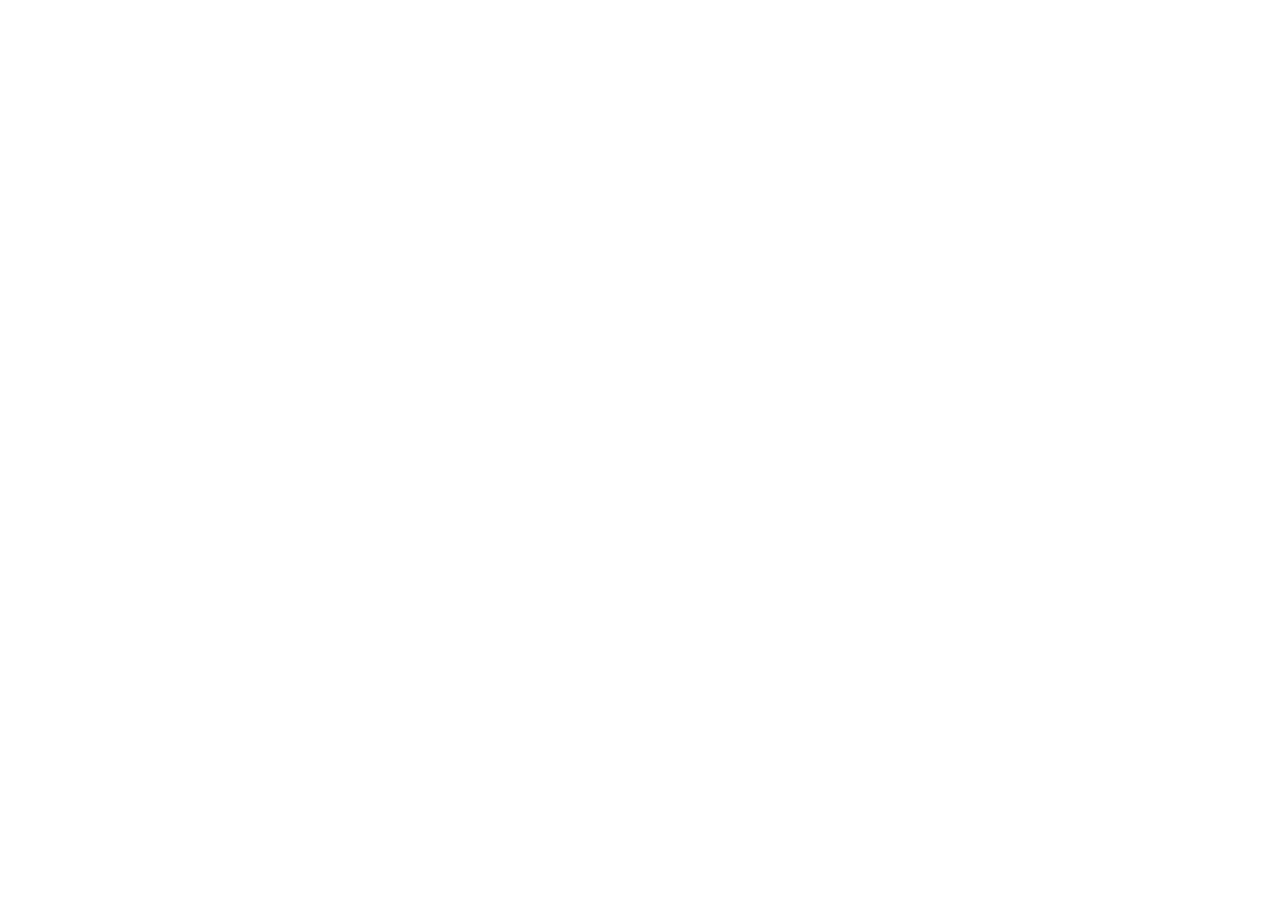
==== ex13_projeto_imovi/index.html @ 55e1cca4 "Inserção dos arquivos" ====
<!DOCTYPE html>
<html lang="pt-br">
  <head>
    <meta charset="UTF-8" />
    <meta http-equiv="X-UA-Compatible" content="IE=edge" />
    <meta name="viewport" content="width=device-width, initial-scale=1.0" />
    <title>iMovi</title>
    <link rel="shortcut icon" href="img/favicon.ico" type="image/x-icon" />
    <!-- Google fonts Lato -->
    <link rel="preconnect" href="https://fonts.googleapis.com" />
    <link rel="preconnect" href="https://fonts.gstatic.com" crossorigin />
    <link
      href="https://fonts.googleapis.com/css2?family=Lato:ital,wght@0,100;0,300;0,400;0,700;0,900;1,100;1,300;1,400;1,700;1,900&display=swap"
      rel="stylesheet"
    />
    <!-- CSS Bootstrap -->
    <link
      href="https://cdn.jsdelivr.net/npm/bootstrap@5.0.2/dist/css/bootstrap.min.css"
      rel="stylesheet"
      integrity="sha384-EVSTQN3/azprG1Anm3QDgpJLIm9Nao0Yz1ztcQTwFspd3yD65VohhpuuCOmLASjC"
      crossorigin="anonymous"
    />
    <!-- Bootstrap Icons -->
    <link
      rel="stylesheet"
      href="https://cdn.jsdelivr.net/npm/bootstrap-icons@1.5.0/font/bootstrap-icons.css"
    />
    <!-- CSS do projeto -->
    <link rel="stylesheet" href="css/styles.css" />
    <!-- JavaScript Bootstrap -->
    <script
      src="https://cdn.jsdelivr.net/npm/bootstrap@5.0.2/dist/js/bootstrap.bundle.min.js"
      integrity="sha384-MrcW6ZMFYlzcLA8Nl+NtUVF0sA7MsXsP1UyJoMp4YLEuNSfAP+JcXn/tWtIaxVXM"
      crossorigin="anonymous"
    ></script>
  </head>
  <body>
    

    <!-- 1ª Digitação (Aqui) -->

   
  </body>
</html>
---- ex13_projeto_imovi/css/styles.css ----
/* 2ª Digitação (Aqui) */
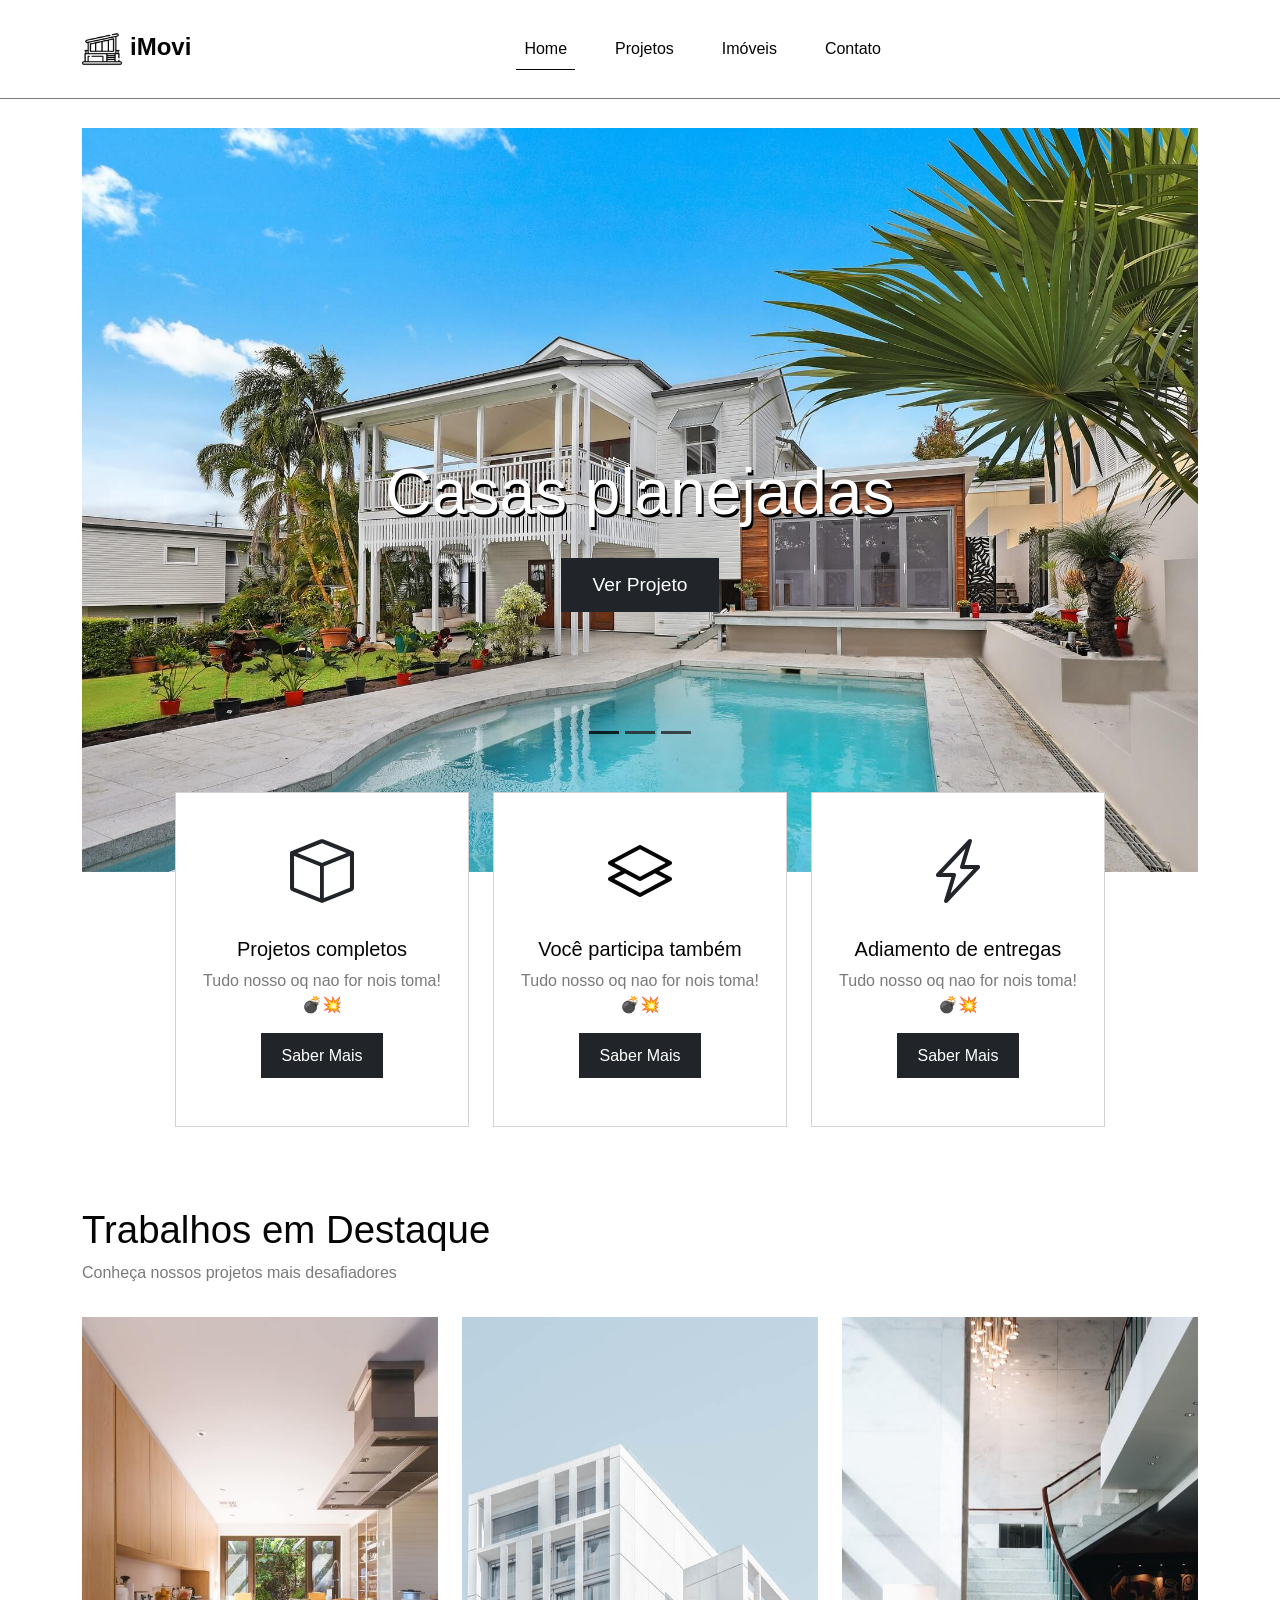
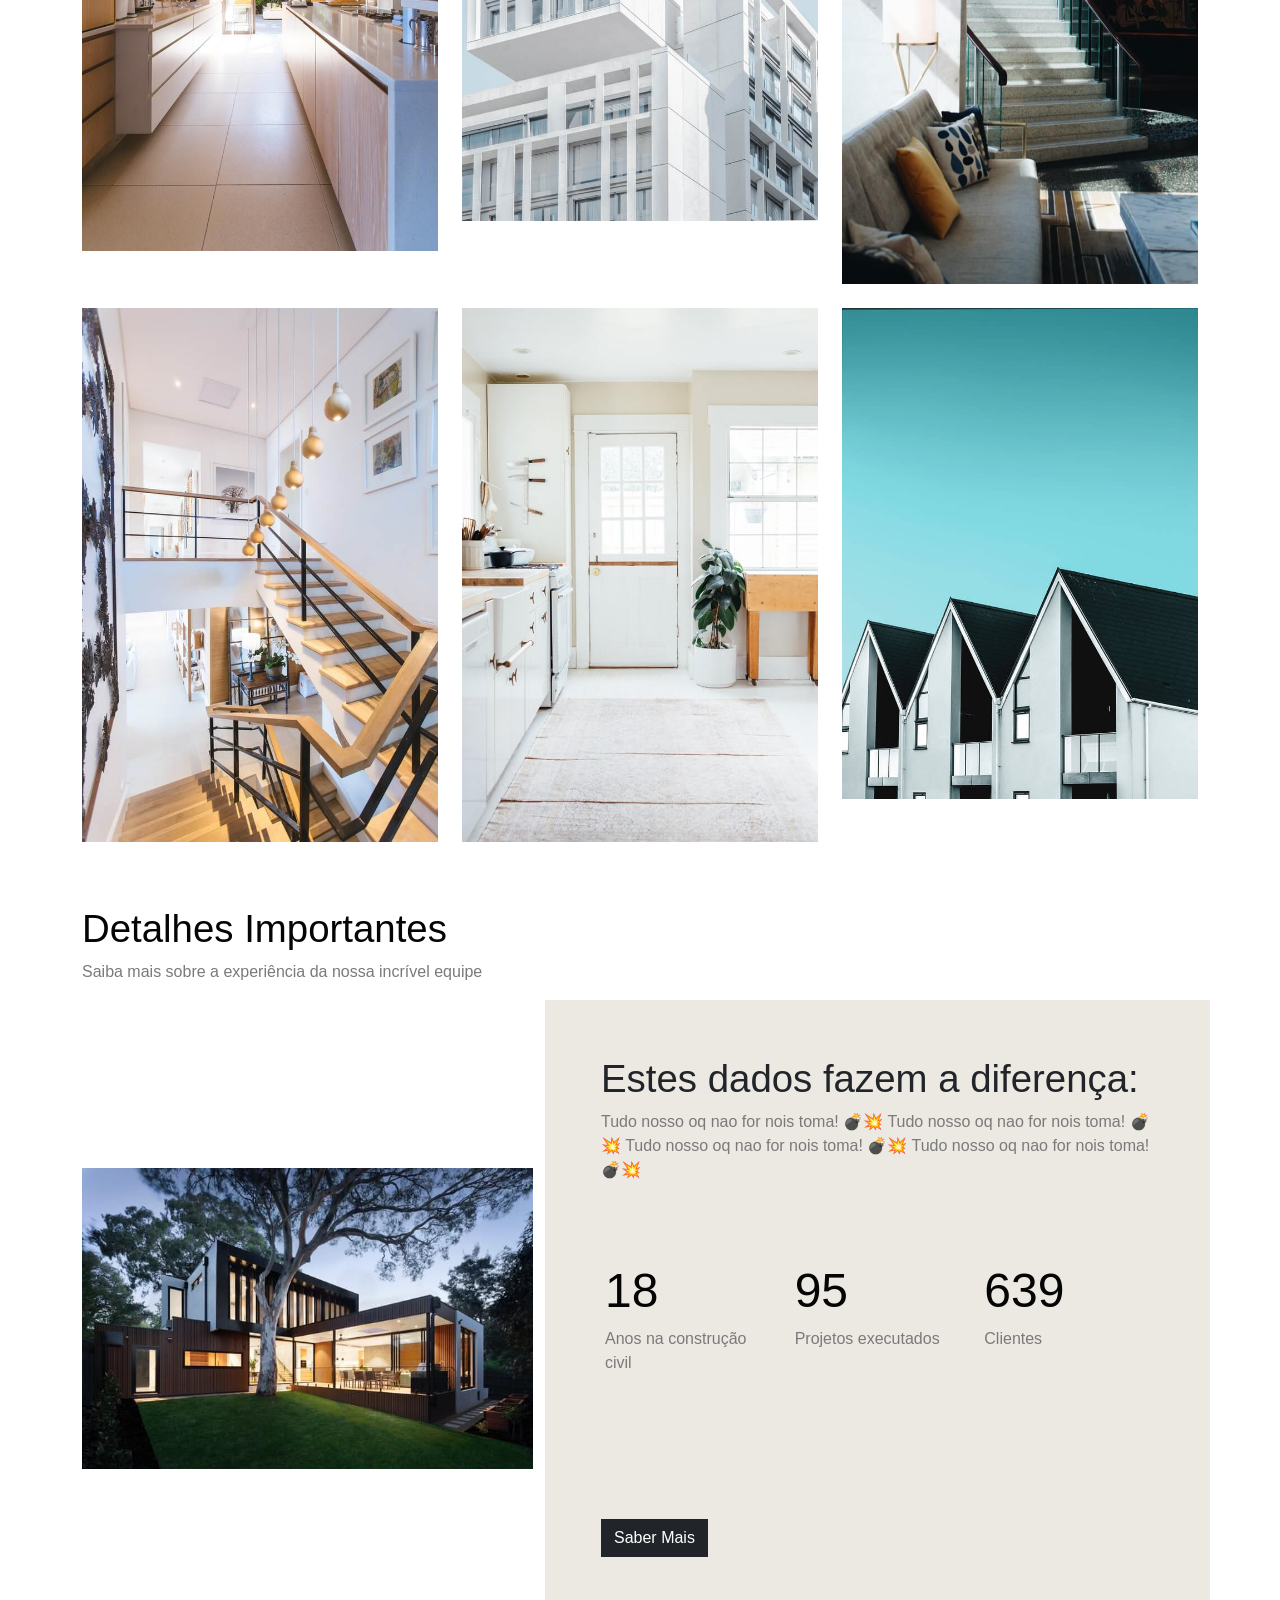
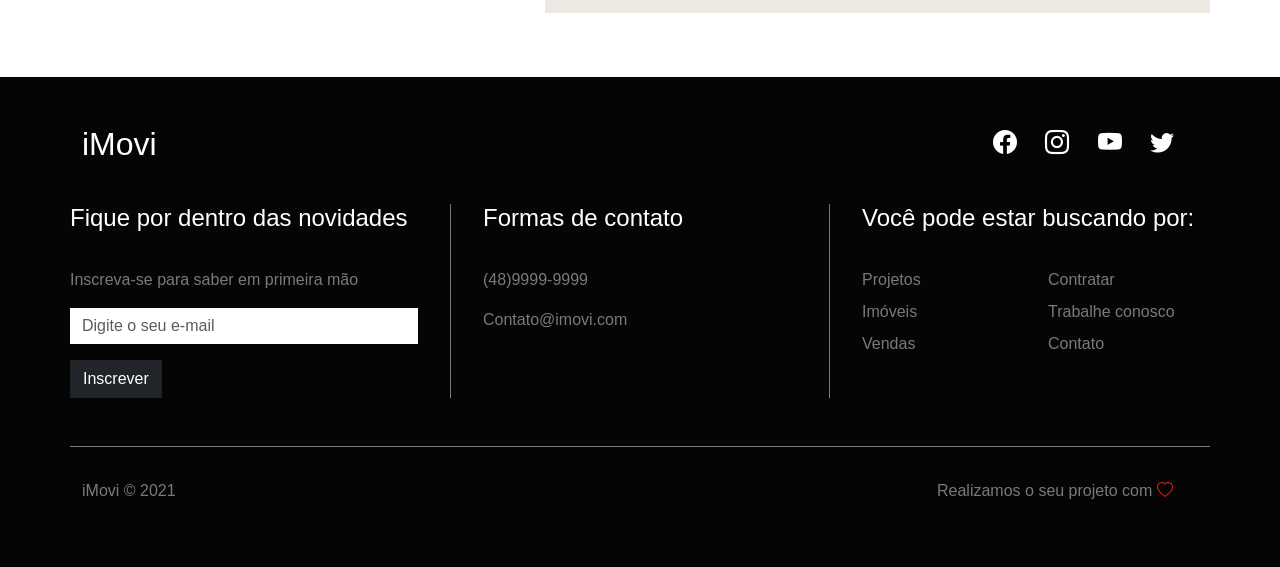
==== commit a8c8af05: "ultima atualização" ====
--- a/ex13_projeto_imovi/index.html
+++ b/ex13_projeto_imovi/index.html
@@ -35,10 +35,338 @@
     ></script>
   </head>
   <body>
-    
-
-    <!-- 1ª Digitação (Aqui) -->
-
-   
+    <!-- NAVBAR -->
+    <nav class="navbar navbar-expand-lg fixed-top bg-primary-color" id="navbar">
+      <div class="container py-3">
+        <a class="navbar-brand" href="#">
+          <img src="img/imovi-icon.png" alt="iMovi" />
+          <span>iMovi</span>
+        </a>
+        <button 
+          class="navbar-toggler"
+          type="button"
+          data-bs-toggle="collapse"
+          data-bs-target="#navbar-items"
+          aria-controls="navbar-items"
+          aria-expanded="false"
+          aria-label="Toggle navigation"
+        >
+          <i class="bi bi-list"></i>
+        </button>
+        <div class="collapse navbar-collapse" id="navbar-items">
+          <ul class="navbar-nav me-auto mb-2 mb-lg-0">
+            <li class="nav-item">
+              <a class="nav-link active" aria-current="page" href="#">Home</a>
+            </li>
+            <li class="nav-item">
+              <a class="nav-link" href="#">Projetos</a>
+            </li>
+            <li class="nav-item">
+              <a class="nav-link" href="#">Imóveis</a>
+            </li>
+            <li class="nav-item">
+              <a class="nav-link" href="#">Contato</a>
+            </li>
+          </ul>
+        </div>
+      </div>
+    </nav>
+    <!-- SLIDER -->
+    <div class="container" id="slider-container">
+      <div id="slider" class="carousel slide" data-bs-ride="carousel">
+        <div class="carousel-indicators">
+          <button
+            type="button"
+            data-bs-target="#slider"
+            data-bs-slide-to="0"
+            class="active"
+            aria-current="true"
+            aria-label="Slide 1"
+          ></button>
+          <button
+            type="button"
+            data-bs-target="#slider"
+            data-bs-slide-to="1"
+            aria-label="Slide 2"
+          ></button>
+          <button
+            type="button"
+            data-bs-target="#slider"
+            data-bs-slide-to="2"
+            aria-label="Slide 3"
+          ></button>
+        </div>
+        <div class="carousel-inner">
+          <div class="carousel-item active">
+            <img src="img/banner-1.jpg" class="d-block w-100" alt="Casa 1" />
+            <div class="carousel-caption">
+              <h5>Casas planejadas</h5>
+              <a href="#" class="btn btn-dark">Ver Projeto</a>
+            </div>
+          </div>
+          <div class="carousel-item">
+            <img src="img/banner-2.jpg" class="d-block w-100" alt="Casa 2" />
+            <div class="carousel-caption">
+              <h5>Projetos Complexos</h5>
+              <a href="#" class="btn btn-dark">Ver Projeto</a>
+            </div>
+          </div>
+          <div class="carousel-item">
+            <img src="img/banner-3.jpg" class="d-block w-100" alt="Casa 3" />
+            <div class="carousel-caption">
+              <h5>Projetos Inovadores</h5>
+              <a href="#" class="btn btn-dark">Ver Projeto</a>
+            </div>
+          </div>
+        </div>
+        <button
+          class="carousel-control-prev"
+          type="button"
+          data-bs-target="#slider"
+          data-bs-slide="prev"
+        >
+          <i class="bi bi-chevron-compact-left"></i>
+          <span class="visually-hidden">Previous</span>
+        </button>
+        <button
+          class="carousel-control-next"
+          type="button"
+          data-bs-target="#slider"
+          data-bs-slide="next"
+        >
+          <i class="bi bi-chevron-compact-right"></i>
+          <span class="visually-hidden">Next</span>
+        </button>
+      </div>
+      <div class="col-12 col-md-10 offset-md-1" id="mini-banners">
+        <div class="row">
+          <div class="col-12 col-md-4">
+            <div class="card text-center">
+              <i class="bi bi-box bg-primary-color"></i>
+              <div class="card-body">
+                <h5 class="card-title primary-color">Projetos completos</h5>
+                <p class="card-text secondary-color">
+                  Tudo nosso oq nao for nois toma! 💣💥
+                </p>
+                <a href="#" class="btn btn-dark">Saber Mais</a>
+              </div>
+            </div>
+          </div>
+          <div class="col-12 col-md-4">
+            <div class="card text-center">
+              <i class="bi bi-layers primary-color"></i>
+              <div class="card-body">
+                <h5 class="card-title primary-color">Você participa também</h5>
+                <p class="card-text secondary-color">
+                  Tudo nosso oq nao for nois toma! 💣💥
+                </p>
+                <a href="#" class="btn btn-dark">Saber Mais</a>
+              </div>
+            </div>
+          </div>
+          <div class="col-12 col-md-4">
+            <div class="card text-center">
+              <i class="bi bi-lightning-charge"></i>
+              <div class="card-body primary-color">
+                <h5 class="card-title primary-color">
+                  Adiamento de entregas
+                </h5>
+                <p class="card-text secondary-color">
+                  Tudo nosso oq nao for nois toma! 💣💥
+                </p>
+                <a href="#" class="btn btn-dark">Saber Mais</a>
+              </div>
+            </div>
+          </div>
+        </div>
+      </div>
+    </div>
+    <!-- DESTAQUES -->
+    <div class="container" id="featured-container">
+      <div class="col-12">
+        <h2 class="title primary-color">Trabalhos em Destaque</h2>
+        <p class="subtitle secondary-color">
+          Conheça nossos projetos mais desafiadores
+        </p>
+      </div>
+      <div class="col-12" id="featured-images">
+        <div class="row g-4">
+          <div class="col-12 col-md-4">
+            <img src="img/project-1.jpg" alt="projeto 1" class="img-fluid" />
+            <div class="banner-content">
+              <p class="secondary-color">Categoria</p>
+              <h3>Nome do Projeto</h3>
+            </div>
+          </div>
+          <div class="col-12 col-md-4">
+            <img src="img/project-2.jpg" alt="projeto 2" class="img-fluid" />
+            <div class="banner-content">
+              <p class="secondary-color">Categoria</p>
+              <h3>Nome do Projeto</h3>
+            </div>
+          </div>
+          <div class="col-12 col-md-4">
+            <img src="img/project-3.jpg" alt="projeto 3" class="img-fluid" />
+            <div class="banner-content">
+              <p class="secondary-color">Categoria</p>
+              <h3>Nome do Projeto</h3>
+            </div>
+          </div>
+          <div class="col-12 col-md-4">
+            <img src="img/project-4.jpg" alt="projeto 4" class="img-fluid" />
+            <div class="banner-content">
+              <p class="secondary-color">Categoria</p>
+              <h3>Nome do Projeto</h3>
+            </div>
+          </div>
+          <div class="col-12 col-md-4">
+            <img src="img/project-5.jpg" alt="projeto 5" class="img-fluid" />
+            <div class="banner-content">
+              <p class="secondary-color">Categoria</p>
+              <h3>Nome do Projeto</h3>
+            </div>
+          </div>
+          <div class="col-12 col-md-4">
+            <img src="img/project-6.jpg" alt="projeto 6" class="img-fluid" />
+            <div class="banner-content">
+              <p class="secondary-color">Categoria</p>
+              <h3>Nome do Projeto</h3>
+            </div>
+          </div>
+        </div>
+      </div>
+    </div>
+    <!-- INFO -->
+    <div class="container" id="info-container">
+      <div class="col-12">
+        <h2 class="title primary-color">Detalhes Importantes</h2>
+        <p class="subtitle secondary-color">
+          Saiba mais sobre a experiência da nossa incrível equipe
+        </p>
+      </div>
+      <div class="col-12">
+        <div class="row">
+          <div class="col-12 col-md-5" id="info-banner">
+            <img src="img/infobanner.jpg" alt="Informações" class="img-fluid" />
+          </div>
+          <div class="col-12 col-md-7 bg-secondary-color" id="info-content">
+            <div class="row">
+              <div class="col-12">
+                <h2 class="title">Estes dados fazem a diferença:</h2>
+                <p class="subtitle secondary-color">
+                  Tudo nosso oq nao for nois toma! 💣💥
+                  Tudo nosso oq nao for nois toma! 💣💥
+                  Tudo nosso oq nao for nois toma! 💣💥
+                  Tudo nosso oq nao for nois toma! 💣💥
+                </p>
+              </div>
+              <div class="col-12" id="info-numbers">
+                <div class="row">
+                  <div class="col-4">
+                    <h3 class="primary-color">18</h3>
+                    <p class="secondary-color">Anos na construção civil</p>
+                  </div>
+                  <div class="col-4">
+                    <h3 class="primary-color">95</h3>
+                    <p class="secondary-color">Projetos executados</p>
+                  </div>
+                  <div class="col-4">
+                    <h3 class="primary-color">639</h3>
+                    <p class="secondary-color">Clientes</p>
+                  </div>
+                </div>
+              </div>
+              <div class="col-12">
+                <a class="btn btn-dark">Saber Mais</a>
+              </div>
+            </div>
+          </div>
+        </div>
+      </div>
+    </div>
+    <!-- FOOTER -->
+    <footer class="container-fluid bg-dark-color" id="footer">
+      <div class="container">
+        <div class="row">
+          <!-- FOOTER TOP -->
+          <div class="col-12" id="footer-top">
+            <div class="row justify-content-between">
+              <div class="col-4">
+                <h2>
+                  iMovi
+                </h2>
+              </div>
+              <div class="col-4" id="social-icons">
+                <i class="bi bi-facebook"></i>
+                <i class="bi bi-instagram"></i>
+                <i class="bi bi-youtube"></i>
+                <i class="bi bi-twitter"></i>
+              </div>
+            </div>
+          </div>
+          <!-- FOOTER DETAILS -->
+          <div class="col-12" id="footer-details">
+            <div class="row">
+              <div class="col-12 col-md-4" id="news-container">
+                <h4>Fique por dentro das novidades</h4>
+                <p class="secondary-color">
+                  Inscreva-se para saber em primeira mão
+                </p>
+                <form>
+                  <div class="mb-3">
+                    <input
+                      type="email"
+                      class="form-control"
+                      placeholder="Digite o seu e-mail"
+                    />
+                  </div>
+                  <button class="btn btn-dark">Inscrever</button>
+                </form>
+              </div>
+              <div class="col-12 col-md-4" id="contact-container">
+                <h4>Formas de contato</h4>
+                <p class="secondary-color">(48)9999-9999</p>
+                <p class="secondary-color">Contato@imovi.com</p>
+              </div>
+              <div class="col-12 col-md-4" id="links-container">
+                <div class="row">
+                  <h4>Você pode estar buscando por:</h4>
+                  <div class="col-6">
+                    <ul class="list-unstyled">
+                      <li><a href="#" class="secondary-color">Projetos</a></li>
+                      <li><a href="#" class="secondary-color">Imóveis</a></li>
+                      <li><a href="#" class="secondary-color">Vendas</a></li>
+                    </ul>
+                  </div>
+                  <div class="col-6">
+                    <ul class="list-unstyled">
+                      <li><a href="#" class="secondary-color">Contratar</a></li>
+                      <li>
+                        <a href="#" class="secondary-color">Trabalhe conosco</a>
+                      </li>
+                      <li><a href="#" class="secondary-color">Contato</a></li>
+                    </ul>
+                  </div>
+                </div>
+              </div>
+            </div>
+          </div>
+          <!-- FOOTER BOTTOM -->
+          <div class="col-12" id="footer-bottom">
+            <div class="row justify-content-between">
+              <div class="col-12 col-md-3">
+                <p class="secondary-color">iMovi &copy; 2021</p>
+              </div>
+              <div class="col-12 col-md-3">
+                <p class="secondary-color">
+                  Realizamos o seu projeto com
+                  <i class="bi bi-heart"></i>
+                </p>
+              </div>
+            </div>
+          </div>
+        </div>
+      </div>
+    </footer>
   </body>
 </html>
--- a/ex13_projeto_imovi/css/styles.css
+++ b/ex13_projeto_imovi/css/styles.css
@@ -1 +1,336 @@
-/* 2ª Digitação (Aqui) */+* {
+    font-family: 'Lato', sans-serif;
+}
+
+.bg-primary-color {
+    background-color: #fff;
+}
+
+.bg-secondary-color {
+    background-color: #ece8e2;
+}
+
+.bg-dark-color {
+    background-color: #050505;
+}
+
+.primary-color {
+    color: #050505;
+}
+
+.secondary-color {
+    color: #7a7a7a;
+}
+
+/* NAVBAR */
+#navbar {
+    border-bottom: 1px solid #7a7a7a;
+}
+
+#navbar a {
+    color: #050505;
+}
+
+#navbar a:hover {
+    color: #7a7a7a;
+}
+
+#navbar .active {
+    border-bottom: 1px solid #050505;
+}
+
+.navbar-brand {
+    display: flex;
+}
+
+.navbar-brand img {
+    width: 40px;
+}
+
+.navbar-brand span {
+    font-weight: 700;
+    font-size: 1.5rem;
+    margin-left: 0.5rem;
+}
+
+#navbar-items .navbar-nav {
+    display: flex;
+    justify-content: center;
+    width: 100%;
+}
+
+#navbar-items .nav-item {
+    margin: 0 1em;
+}
+
+/* SLIDER */
+#slider {
+    margin-top: 8em;
+    margin-bottom: 1em;
+}
+
+#slider .carousel-caption {
+    bottom: 3em;
+}
+
+#slider .carousel-caption h5 {
+    font-size: 2.5em;
+    text-shadow: #000 2px 2px;
+}
+
+.btn {
+    border-radius: 0;
+}
+
+#slider .btn {
+    padding: 0.3em 0.8em;
+    font-size: 1em;
+    margin-top: 1em;
+}
+
+.carousel-control-prev,
+.carousel-control-next {
+    opacity: 0.7;
+}
+
+.carousel-control-prev i,
+.carousel-control-next {
+    opacity: 0.7;
+}
+
+.carousel-indicators [data-bs-target] {
+    background-color: #222;
+    opacity: 0.8;
+}
+
+.carousel-indicators .active {
+    background-color: #000;
+}
+
+@media (min-width: 768px) {
+    #slider .carousel-caption {
+        bottom: 15em;
+    }
+    #slider .carousel-caption h5 {
+        font-size: 4em;
+        text-shadow: #000 2px 3px;
+    }
+    #slider .btn {
+        padding: 0.6em 1.6em;
+        font-size: 1.2em;
+        margin-top: 1em;
+    }
+    .carousel-indicators {
+        bottom: 7em;
+    }
+}
+
+/* MINI BANNERS */
+#mini-banners {
+    margin-bottom: 4em;
+}
+
+#mini-banners .card {
+    padding: 2em 0.3em;
+    border-radius: 0;
+}
+
+#mini-banners i {
+    font-size: 4em;
+}
+
+#mini-banners .card-tittle {
+    margim-bottom: 1.5em;
+}
+
+#mini-banners .btn {
+    margim-top: 1.5em;
+    padding: 0.6em 1.2em;
+}
+
+#mini-banners .card {
+    margin-bottom: 1em;
+}
+
+@media (min-width: 768px) {
+    #mini-banners {
+        margin-top: -6em;
+    }
+}
+
+/* DESTAQUES */
+#featured-container {
+    margin-bottom: 4em;
+}
+
+.tittle {
+    font-size: 1.75em;
+    margin-bottom: 0.4em;
+    position: relative;
+}
+
+.tittle:before {
+    width: 75px;
+    border-top: 4px solid #7a7a7a;
+    content: '';
+    position: absolute;
+    bottom: 2em;
+}
+
+#featured-images {
+    margin-top: 2em;
+}
+
+#featured-images .col-md-4 {
+    position: relative;
+    cursor: pointer;
+}
+
+#featured-images .col-md-4:hover > .banner-content {
+    opacity: 0.8;
+}
+
+#featured-images .banner-content {
+    position: absolute;
+    top: 0;
+    left: 0;
+    height: 100%;
+    width: 100%;
+    background-color: #fff;
+    display: flex;
+    align-items: center;
+    justify-content: center;
+    flex-direction: column;
+    opacity: 0.6;
+    transition: 0.5s;
+}
+
+@media (min-width: 768px) {
+    .title {
+        font-size: 2.4em;
+    }
+
+    .title:before {
+        bottom: 1.5em;
+    }
+
+    #featured-images .banner-content {
+        opacity: 0;
+    }
+}
+
+/* INFO */
+#info-content {
+    margin-bottom: 4em;
+    padding: 4em 1em;
+}
+
+#info-numbers {
+    margin-bottom: 4em;
+    padding: 4em 1em;
+}
+
+#info-banner {
+    align-items: center;
+    display: flex;
+    margin-bottom: 2.5em;
+}
+
+#info-numbers h3 {
+    font-size: 3em;
+}
+
+@media (min-width: 768px) {
+    #info-content {
+        padding: 3.5em;
+    }
+}
+
+/* FOOTER TOP */
+#footer {
+    padding: 3em 2em;
+}
+
+#footer-top {
+    margin-bottom: 2em;
+}
+
+#footer-top,
+#footer-top i {
+    color: #fff;
+}
+
+#social-icons {
+    text-align: right;
+}
+
+#social-icons i {
+    margin-right: 1em;
+    font-size: 1.5em;
+    cursor: pointer;
+}
+
+#social-icons i:hover {
+    color: #7a7a7a;
+}
+
+/* FOOTER DETAILS */
+#footer-details {
+    margin-bottom: 3em;
+}
+
+#news-container,
+#contact-container,
+#links-container {
+    padding: 0;
+    border: 0;
+    margim-bottom: 2em;
+}
+
+#footer-details h4 {
+    color: #fff;
+    margin-bottom: 1.5em;
+}
+
+#news-container input {
+    border-radius: 0;
+    border: none;
+}
+
+#links-container li {
+    margin-bottom: 0.5em;
+}
+
+#links-container a {
+    text-decoration: none;
+}
+
+#links-container a:hover {
+    color: #fff;
+}
+
+/* FOOTER BOTTOM */
+#footer-bottom {
+    border-top: 1px solid #7a7a7a;
+    padding-top: 2em;
+}
+
+#footer-bottom i {
+    color: #e61e10;
+}
+
+@media (min-width: 768px) {
+    #news-container {
+        padding-right: 2em;
+    }
+
+    #contact-container {
+        padding: 0 2em;
+        border-left: 1px solid #7a7a7a;
+        border-right: 1px solid #7a7a7a;
+    }
+
+    #links-container {
+        padding-left: 2em;
+    }
+}
